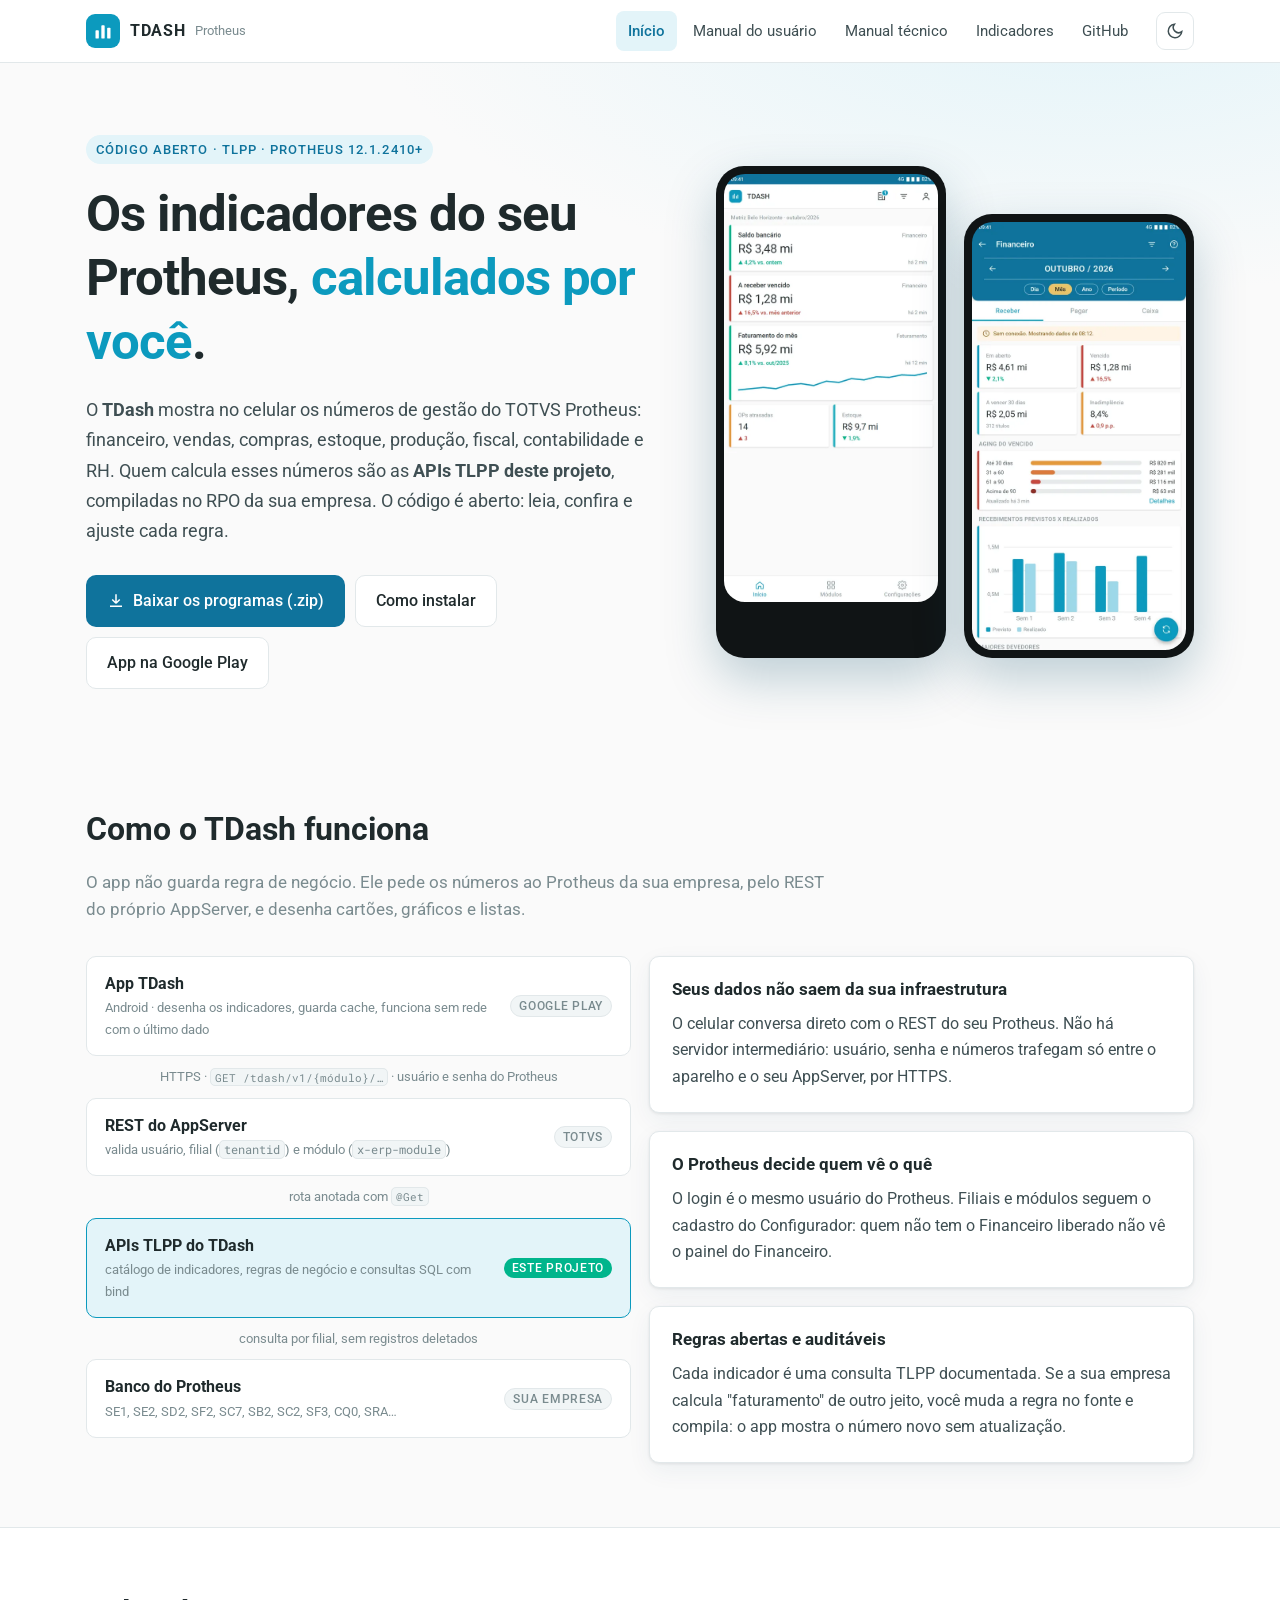
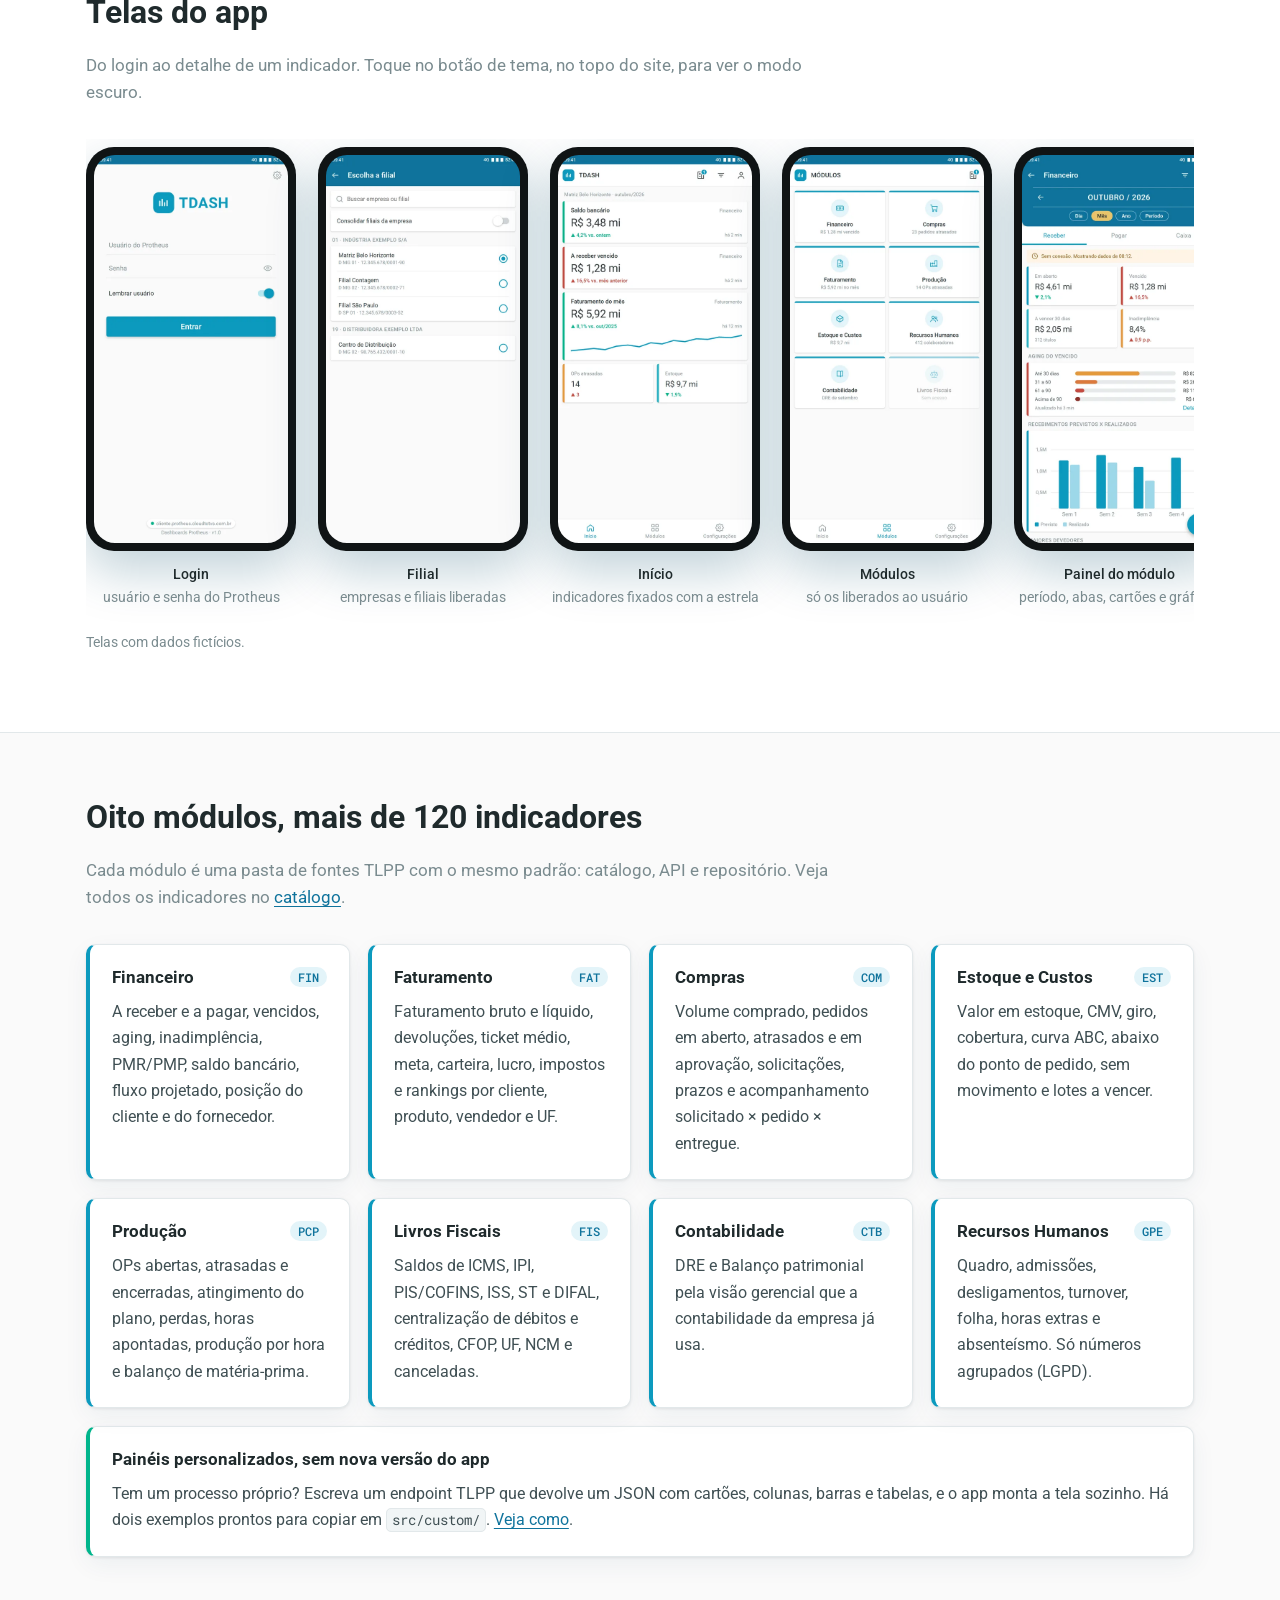
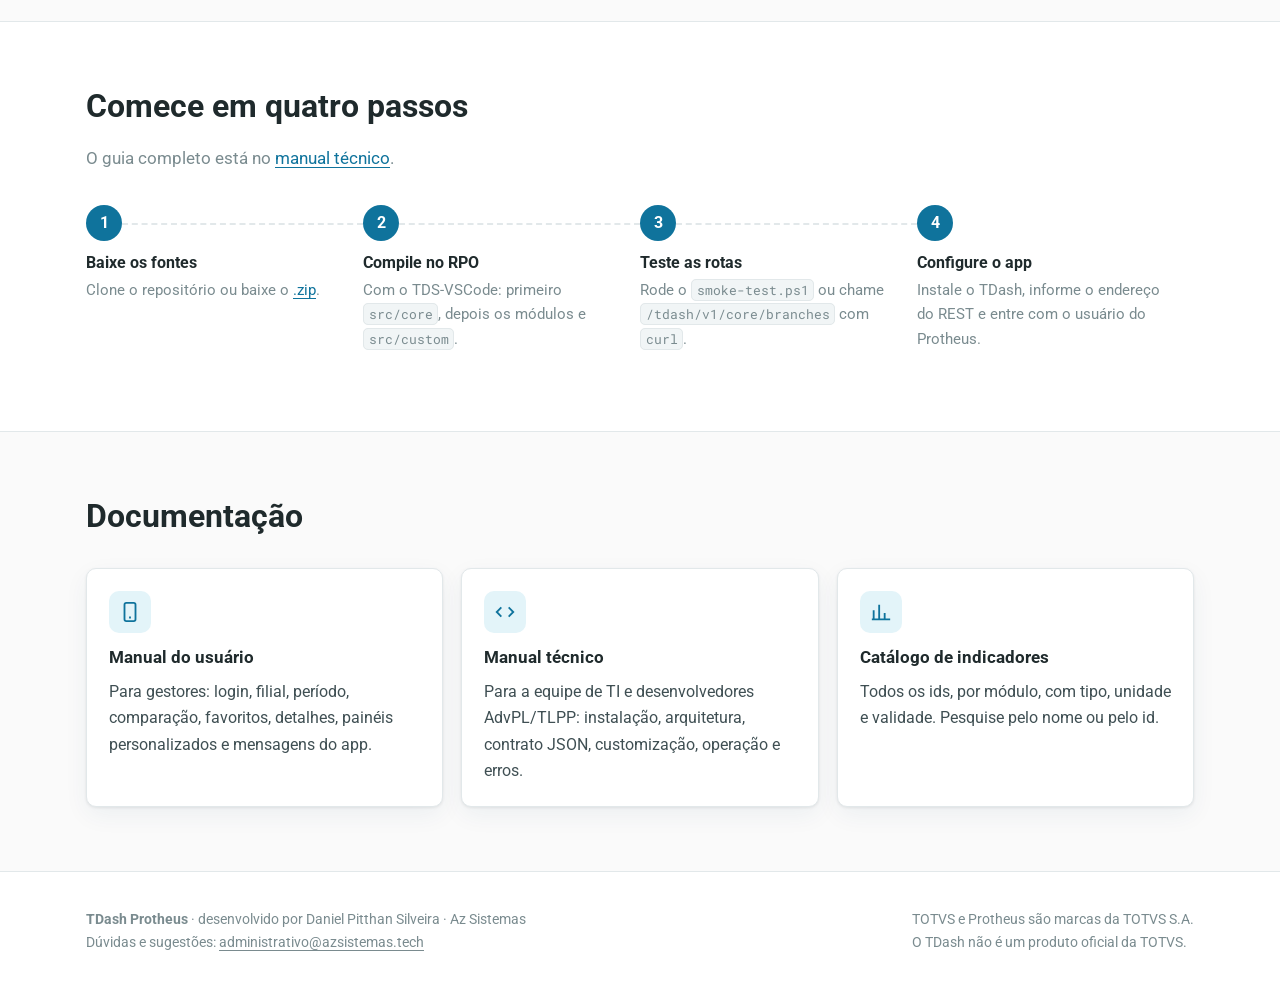
==== index.html @ ec662a40 "Site do TDash Protheus: inicio, manual do usuario, manual tecnico e catalogo de indicadores Co-Autho" ====
<!doctype html>
<html lang="pt-BR">
<head>
<meta charset="utf-8">
<meta name="viewport" content="width=device-width, initial-scale=1">
<title>TDash Protheus — APIs TLPP do app TDash</title>
<meta name="description" content="Programas TLPP/AdvPL abertos que publicam os indicadores do TOTVS Protheus para o app TDash. Baixe, compile no seu RPO e customize as regras.">
<meta property="og:title" content="TDash Protheus — APIs TLPP do app TDash">
<meta property="og:description" content="Dashboards do Protheus no celular. Os programas TLPP são abertos: baixe, compile e customize.">
<meta property="og:image" content="https://danielpitthan.github.io/TDash-Protheus/assets/img/dash-light.webp">
<meta name="theme-color" content="#0f739c">
<link rel="icon" href="assets/favicon.svg" type="image/svg+xml">
<link rel="preconnect" href="https://fonts.googleapis.com">
<link rel="preconnect" href="https://fonts.gstatic.com" crossorigin>
<link href="https://fonts.googleapis.com/css2?family=Roboto:wght@400;500;700&family=Roboto+Mono:wght@400;500&display=swap" rel="stylesheet">
<link rel="stylesheet" href="assets/site.css">
<script src="assets/site.js"></script>
</head>
<body>

<header class="top">
  <div class="wrap">
    <a class="brand" href="index.html">
      <span class="mark"><svg width="20" height="20" viewBox="0 0 24 24" fill="currentColor"><rect x="3" y="11" width="4" height="10" rx="1"/><rect x="10" y="5" width="4" height="16" rx="1"/><rect x="17" y="8" width="4" height="13" rx="1"/></svg></span>
      TDASH <small>Protheus</small>
    </a>
    <button class="icon-btn menu-btn" id="menuBtn" aria-label="Menu" aria-expanded="false" aria-controls="nav"><svg width="20" height="20" viewBox="0 0 24 24" fill="none" stroke="currentColor" stroke-width="2"><path d="M4 7h16M4 12h16M4 17h16"/></svg></button>
    <nav class="nav" id="nav">
      <a href="index.html" aria-current="page">Início</a>
      <a href="usuario.html">Manual do usuário</a>
      <a href="tecnico.html">Manual técnico</a>
      <a href="indicadores.html">Indicadores</a>
      <a href="https://github.com/DanielPitthan/TDash-Protheus">GitHub</a>
    </nav>
    <button class="icon-btn" id="themeBtn" aria-label="Alternar tema claro/escuro"><svg width="18" height="18" viewBox="0 0 24 24" fill="none" stroke="currentColor" stroke-width="2"><path d="M21 12.8A9 9 0 1 1 11.2 3a7 7 0 0 0 9.8 9.8z"/></svg></button>
  </div>
</header>

<main>
  <section class="hero">
    <div class="wrap">
      <div>
        <span class="eyebrow">Código aberto · TLPP · Protheus 12.1.2410+</span>
        <h1>Os indicadores do seu Protheus, <em>calculados por você</em>.</h1>
        <p class="lead">O <b>TDash</b> mostra no celular os números de gestão do TOTVS Protheus: financeiro, vendas, compras,
          estoque, produção, fiscal, contabilidade e RH. Quem calcula esses números são as <b>APIs TLPP deste projeto</b>,
          compiladas no RPO da sua empresa. O código é aberto: leia, confira e ajuste cada regra.</p>
        <div class="btns">
          <a class="btn btn-primary" href="https://github.com/DanielPitthan/TDash-Protheus/archive/refs/heads/main.zip">
            <svg width="18" height="18" viewBox="0 0 24 24" fill="none" stroke="currentColor" stroke-width="2"><path d="M12 3v12m0 0-5-5m5 5 5-5M4 19h16"/></svg>
            Baixar os programas (.zip)</a>
          <a class="btn btn-ghost" href="tecnico.html#instalacao">Como instalar</a>
          <a class="btn btn-ghost" href="https://play.google.com/store/apps/details?id=br.com.tdash.app">App na Google Play</a>
        </div>
      </div>
      <div class="hero-phones" aria-hidden="true">
        <div class="phone"><img data-shot="home" alt="" width="540" height="1080"></div>
        <div class="phone"><img data-shot="dash" alt="" width="540" height="1080"></div>
      </div>
    </div>
  </section>

  <section>
    <div class="wrap">
      <div class="section-head">
        <h2>Como o TDash funciona</h2>
        <p>O app não guarda regra de negócio. Ele pede os números ao Protheus da sua empresa, pelo REST do próprio
          AppServer, e desenha cartões, gráficos e listas.</p>
      </div>
      <div class="grid g2" style="align-items:start">
        <div class="arch" role="img" aria-label="Camadas: app TDash, REST do Protheus, APIs TLPP, banco do Protheus">
          <div class="layer"><div><b>App TDash</b><small>Android · desenha os indicadores, guarda cache, funciona sem rede com o último dado</small></div><span class="tag priv">Google Play</span></div>
          <div class="arrow">HTTPS · <code>GET /tdash/v1/{módulo}/…</code> · usuário e senha do Protheus</div>
          <div class="layer"><div><b>REST do AppServer</b><small>valida usuário, filial (<code>tenantid</code>) e módulo (<code>x-erp-module</code>)</small></div><span class="tag priv">TOTVS</span></div>
          <div class="arrow">rota anotada com <code>@Get</code></div>
          <div class="layer open"><div><b>APIs TLPP do TDash</b><small>catálogo de indicadores, regras de negócio e consultas SQL com bind</small></div><span class="tag pub">Este projeto</span></div>
          <div class="arrow">consulta por filial, sem registros deletados</div>
          <div class="layer"><div><b>Banco do Protheus</b><small>SE1, SE2, SD2, SF2, SC7, SB2, SC2, SF3, CQ0, SRA…</small></div><span class="tag priv">Sua empresa</span></div>
        </div>
        <div>
          <div class="card" style="margin-bottom:18px">
            <h3>Seus dados não saem da sua infraestrutura</h3>
            <p>O celular conversa direto com o REST do seu Protheus. Não há servidor intermediário: usuário, senha e números
              trafegam só entre o aparelho e o seu AppServer, por HTTPS.</p>
          </div>
          <div class="card" style="margin-bottom:18px">
            <h3>O Protheus decide quem vê o quê</h3>
            <p>O login é o mesmo usuário do Protheus. Filiais e módulos seguem o cadastro do Configurador: quem não tem o
              Financeiro liberado não vê o painel do Financeiro.</p>
          </div>
          <div class="card">
            <h3>Regras abertas e auditáveis</h3>
            <p>Cada indicador é uma consulta TLPP documentada. Se a sua empresa calcula "faturamento" de outro jeito, você muda a
              regra no fonte e compila: o app mostra o número novo sem atualização.</p>
          </div>
        </div>
      </div>
    </div>
  </section>

  <section class="alt" id="telas">
    <div class="wrap">
      <div class="section-head">
        <h2>Telas do app</h2>
        <p>Do login ao detalhe de um indicador. Toque no botão de tema, no topo do site, para ver o modo escuro.</p>
      </div>
      <div class="gallery">
        <figure><div class="phone"><img data-shot="login" alt="Tela de login do TDash" width="540" height="1080" loading="lazy"></div><figcaption><b>Login</b>usuário e senha do Protheus</figcaption></figure>
        <figure><div class="phone"><img data-shot="branches" alt="Escolha da filial" width="540" height="1080" loading="lazy"></div><figcaption><b>Filial</b>empresas e filiais liberadas</figcaption></figure>
        <figure><div class="phone"><img data-shot="home" alt="Tela inicial com indicadores fixados" width="540" height="1080" loading="lazy"></div><figcaption><b>Início</b>indicadores fixados com a estrela</figcaption></figure>
        <figure><div class="phone"><img data-shot="modules" alt="Grade de módulos" width="540" height="1080" loading="lazy"></div><figcaption><b>Módulos</b>só os liberados ao usuário</figcaption></figure>
        <figure><div class="phone"><img data-shot="dash" alt="Painel do Financeiro" width="540" height="1080" loading="lazy"></div><figcaption><b>Painel do módulo</b>período, abas, cartões e gráficos</figcaption></figure>
        <figure><div class="phone"><img data-shot="detail" alt="Lista de detalhe de um indicador" width="540" height="1080" loading="lazy"></div><figcaption><b>Detalhe</b>a lista por trás do número</figcaption></figure>
        <figure><div class="phone"><img data-shot="filter" alt="Filtro de período" width="540" height="1080" loading="lazy"></div><figcaption><b>Período</b>dia, mês, ano ou intervalo</figcaption></figure>
        <figure><div class="phone"><img data-shot="settings" alt="Configurações do app" width="540" height="1080" loading="lazy"></div><figcaption><b>Configurações</b>servidor, aparência e parâmetros</figcaption></figure>
      </div>
      <p class="note">Telas com dados fictícios.</p>
    </div>
  </section>

  <section id="modulos">
    <div class="wrap">
      <div class="section-head">
        <h2>Oito módulos, mais de 120 indicadores</h2>
        <p>Cada módulo é uma pasta de fontes TLPP com o mesmo padrão: catálogo, API e repositório. Veja todos os indicadores
          no <a href="indicadores.html">catálogo</a>.</p>
      </div>
      <div class="grid g4">
        <div class="card mod"><span class="code">FIN</span><h3>Financeiro</h3><p>A receber e a pagar, vencidos, aging, inadimplência, PMR/PMP, saldo bancário, fluxo projetado, posição do cliente e do fornecedor.</p></div>
        <div class="card mod"><span class="code">FAT</span><h3>Faturamento</h3><p>Faturamento bruto e líquido, devoluções, ticket médio, meta, carteira, lucro, impostos e rankings por cliente, produto, vendedor e UF.</p></div>
        <div class="card mod"><span class="code">COM</span><h3>Compras</h3><p>Volume comprado, pedidos em aberto, atrasados e em aprovação, solicitações, prazos e acompanhamento solicitado × pedido × entregue.</p></div>
        <div class="card mod"><span class="code">EST</span><h3>Estoque e Custos</h3><p>Valor em estoque, CMV, giro, cobertura, curva ABC, abaixo do ponto de pedido, sem movimento e lotes a vencer.</p></div>
        <div class="card mod"><span class="code">PCP</span><h3>Produção</h3><p>OPs abertas, atrasadas e encerradas, atingimento do plano, perdas, horas apontadas, produção por hora e balanço de matéria-prima.</p></div>
        <div class="card mod"><span class="code">FIS</span><h3>Livros Fiscais</h3><p>Saldos de ICMS, IPI, PIS/COFINS, ISS, ST e DIFAL, centralização de débitos e créditos, CFOP, UF, NCM e canceladas.</p></div>
        <div class="card mod"><span class="code">CTB</span><h3>Contabilidade</h3><p>DRE e Balanço patrimonial pela visão gerencial que a contabilidade da empresa já usa.</p></div>
        <div class="card mod"><span class="code">GPE</span><h3>Recursos Humanos</h3><p>Quadro, admissões, desligamentos, turnover, folha, horas extras e absenteísmo. Só números agrupados (LGPD).</p></div>
      </div>
      <div class="card" style="margin-top:18px;border-left:4px solid var(--positive)">
        <h3>Painéis personalizados, sem nova versão do app</h3>
        <p>Tem um processo próprio? Escreva um endpoint TLPP que devolve um JSON com cartões, colunas, barras e tabelas, e o app
          monta a tela sozinho. Há dois exemplos prontos para copiar em <code>src/custom/</code>.
          <a href="tecnico.html#painel">Veja como</a>.</p>
      </div>
    </div>
  </section>

  <section class="alt" id="comecar">
    <div class="wrap">
      <div class="section-head">
        <h2>Comece em quatro passos</h2>
        <p>O guia completo está no <a href="tecnico.html#instalacao">manual técnico</a>.</p>
      </div>
      <div class="flow">
        <div class="step"><h4>Baixe os fontes</h4><p>Clone o repositório ou baixe o <a href="https://github.com/DanielPitthan/TDash-Protheus/archive/refs/heads/main.zip">.zip</a>.</p></div>
        <div class="step"><h4>Compile no RPO</h4><p>Com o TDS-VSCode: primeiro <code>src/core</code>, depois os módulos e <code>src/custom</code>.</p></div>
        <div class="step"><h4>Teste as rotas</h4><p>Rode o <code>smoke-test.ps1</code> ou chame <code>/tdash/v1/core/branches</code> com <code>curl</code>.</p></div>
        <div class="step"><h4>Configure o app</h4><p>Instale o TDash, informe o endereço do REST e entre com o usuário do Protheus.</p></div>
      </div>
    </div>
  </section>

  <section>
    <div class="wrap">
      <div class="section-head"><h2>Documentação</h2></div>
      <div class="grid g3">
        <a class="card" href="usuario.html" style="text-decoration:none;color:inherit">
          <div class="ic"><svg width="22" height="22" viewBox="0 0 24 24" fill="none" stroke="currentColor" stroke-width="2"><rect x="6" y="2" width="12" height="20" rx="2"/><path d="M11 18h2"/></svg></div>
          <h3>Manual do usuário</h3><p>Para gestores: login, filial, período, comparação, favoritos, detalhes, painéis personalizados e mensagens do app.</p></a>
        <a class="card" href="tecnico.html" style="text-decoration:none;color:inherit">
          <div class="ic"><svg width="22" height="22" viewBox="0 0 24 24" fill="none" stroke="currentColor" stroke-width="2"><path d="m8 7-5 5 5 5M16 7l5 5-5 5"/></svg></div>
          <h3>Manual técnico</h3><p>Para a equipe de TI e desenvolvedores AdvPL/TLPP: instalação, arquitetura, contrato JSON, customização, operação e erros.</p></a>
        <a class="card" href="indicadores.html" style="text-decoration:none;color:inherit">
          <div class="ic"><svg width="22" height="22" viewBox="0 0 24 24" fill="none" stroke="currentColor" stroke-width="2"><path d="M4 20V10M10 20V4M16 20v-7M22 20H2"/></svg></div>
          <h3>Catálogo de indicadores</h3><p>Todos os ids, por módulo, com tipo, unidade e validade. Pesquise pelo nome ou pelo id.</p></a>
      </div>
    </div>
  </section>
</main>

<footer>
  <div class="wrap">
    <div>
      <b>TDash Protheus</b> · desenvolvido por Daniel Pitthan Silveira · Az Sistemas<br>
      Dúvidas e sugestões: <a href="mailto:administrativo@azsistemas.tech">administrativo@azsistemas.tech</a>
    </div>
    <div>TOTVS e Protheus são marcas da TOTVS S.A.<br>O TDash não é um produto oficial da TOTVS.</div>
  </div>
</footer>
</body>
</html>
---- assets/site.css ----
/* TDash Protheus - site dos programas TLPP */
:root {
  --brand: #0c9abe;
  --brand-dark: #0f739c;
  --brand-darkest: #084a66;
  --brand-soft: #e3f4f9;
  --bg: #fafafa;
  --surface: #ffffff;
  --surface-2: #f1f5f6;
  --text: #3f4f53;
  --title: #1f2a2c;
  --muted: #7a8b8f;
  --line: #e2e8ea;
  --positive: #00b58c;
  --negative: #c7493f;
  --warning: #e7983c;
  --code-bg: #0f1d21;
  --code-text: #d9e6e9;
  --shadow: 0 1px 3px rgba(0, 0, 0, .08), 0 8px 24px rgba(8, 74, 102, .06);
  --radius: 10px;
  --font: 'Roboto', system-ui, -apple-system, 'Segoe UI', sans-serif;
  --mono: 'Roboto Mono', ui-monospace, Consolas, monospace;
  color-scheme: light;
}

@media (prefers-color-scheme: dark) {
  :root:not([data-theme="light"]) {
    --brand: #3fb8d8; --brand-dark: #5fcbe3; --brand-darkest: #a9e3f1; --brand-soft: #17404c;
    --bg: #121617; --surface: #1b2123; --surface-2: #222a2c; --text: #c3cfd2; --title: #eef3f4;
    --muted: #8a999c; --line: #2c3537; --code-bg: #0a1113; --shadow: 0 1px 3px rgba(0,0,0,.4);
    color-scheme: dark;
  }
}
:root[data-theme="dark"] {
  --brand: #3fb8d8; --brand-dark: #5fcbe3; --brand-darkest: #a9e3f1; --brand-soft: #17404c;
  --bg: #121617; --surface: #1b2123; --surface-2: #222a2c; --text: #c3cfd2; --title: #eef3f4;
  --muted: #8a999c; --line: #2c3537; --code-bg: #0a1113; --shadow: 0 1px 3px rgba(0,0,0,.4);
  color-scheme: dark;
}

* { box-sizing: border-box; }
html { scroll-behavior: smooth; scroll-padding-top: 76px; }
body { margin: 0; background: var(--bg); color: var(--text); font: 16px/1.65 var(--font); -webkit-font-smoothing: antialiased; }
img { max-width: 100%; display: block; }
a { color: var(--brand-dark); text-underline-offset: 3px; }
h1, h2, h3, h4 { color: var(--title); line-height: 1.25; margin: 0 0 .6em; font-weight: 700; }
h2 { font-size: clamp(1.5rem, 3vw, 2rem); margin-top: 0; }
h3 { font-size: 1.2rem; margin-top: 2rem; }
h4 { font-size: 1rem; margin-top: 1.4rem; }
p, ul, ol { margin: 0 0 1em; }
li { margin: .25em 0; }
code { font: .88em var(--mono); background: var(--surface-2); border: 1px solid var(--line); border-radius: 5px; padding: .08em .35em; overflow-wrap: anywhere; }
pre { background: var(--code-bg); color: var(--code-text); border-radius: var(--radius); padding: 16px 18px; overflow-x: auto; font: 13.5px/1.6 var(--mono); margin: 0 0 1.2em; }
pre code { background: none; border: 0; padding: 0; color: inherit; font: inherit; overflow-wrap: normal; }
hr { border: 0; border-top: 1px solid var(--line); margin: 3rem 0; }

.wrap { width: 100%; max-width: 1140px; margin: 0 auto; padding: 0 16px; }

/* Cabeçalho */
.top { position: sticky; top: 0; z-index: 20; background: color-mix(in srgb, var(--surface) 88%, transparent); backdrop-filter: blur(10px); border-bottom: 1px solid var(--line); }
.top .wrap { display: flex; align-items: center; gap: 16px; height: 62px; }
.brand { display: flex; align-items: center; gap: 10px; text-decoration: none; color: var(--title); font-weight: 700; letter-spacing: .04em; white-space: nowrap; }
.brand .mark { width: 34px; height: 34px; border-radius: 9px; background: var(--brand); display: grid; place-items: center; color: #fff; }
.brand small { font-weight: 400; color: var(--muted); letter-spacing: 0; }
.nav { display: flex; gap: 4px; margin-left: auto; align-items: center; }
.nav a { text-decoration: none; color: var(--text); padding: 8px 12px; border-radius: 8px; font-size: 15px; white-space: nowrap; }
.nav a:hover { background: var(--surface-2); }
.nav a[aria-current="page"] { color: var(--brand-dark); font-weight: 500; background: var(--brand-soft); }
.icon-btn { border: 1px solid var(--line); background: var(--surface); color: var(--text); width: 38px; height: 38px; border-radius: 9px; display: grid; place-items: center; cursor: pointer; flex: none; }
.icon-btn:hover { border-color: var(--brand); color: var(--brand-dark); }
.menu-btn { display: none; }
@media (max-width: 860px) {
  .menu-btn { display: grid; margin-left: auto; }
  .nav { display: none; position: absolute; top: 62px; left: 0; right: 0; flex-direction: column; align-items: stretch; background: var(--surface); border-bottom: 1px solid var(--line); padding: 8px 16px 16px; }
  .nav.open { display: flex; }
  .brand small { display: none; }
}

/* Botões */
.btn { display: inline-flex; align-items: center; gap: 8px; padding: 12px 20px; border-radius: 10px; font-weight: 500; text-decoration: none; border: 1px solid transparent; transition: transform .12s, background .12s; }
.btn:hover { transform: translateY(-1px); }
.btn-primary { background: var(--brand-dark); color: #fff; }
:root[data-theme="dark"] .btn-primary { color: #071a20; }
@media (prefers-color-scheme: dark) { :root:not([data-theme="light"]) .btn-primary { color: #071a20; } }
.btn-ghost { border-color: var(--line); color: var(--title); background: var(--surface); }
.btns { display: flex; flex-wrap: wrap; gap: 10px; }

/* Hero */
.hero { padding: 72px 0 56px; background: radial-gradient(1200px 500px at 85% -10%, var(--brand-soft), transparent 60%); }
.hero .wrap { display: grid; grid-template-columns: 1.15fr .85fr; gap: 48px; align-items: center; }
.eyebrow { display: inline-block; font-size: 13px; font-weight: 500; letter-spacing: .08em; text-transform: uppercase; color: var(--brand-dark); background: var(--brand-soft); padding: 4px 10px; border-radius: 99px; margin-bottom: 18px; }
.hero h1 { font-size: clamp(2rem, 5vw, 3.2rem); letter-spacing: -.02em; margin-bottom: .4em; }
.hero h1 em { font-style: normal; color: var(--brand); }
.hero p.lead { font-size: 1.15rem; max-width: 36em; margin-bottom: 28px; }
.hero-phones { display: flex; justify-content: center; gap: 18px; }
.hero-phones .phone:nth-child(2) { margin-top: 48px; }
@media (max-width: 860px) {
  .hero { padding: 40px 0; }
  .hero .wrap { grid-template-columns: 1fr; }
  .hero-phones .phone { width: 46%; }
}

.phone { width: 230px; border-radius: 28px; padding: 8px; background: #101415; box-shadow: 0 20px 50px rgba(8, 74, 102, .25); flex: none; }
.phone img { border-radius: 21px; width: 100%; height: auto; aspect-ratio: 1 / 2; object-fit: cover; object-position: top; }

/* Seções */
section { padding: 64px 0; }
section.alt { background: var(--surface); border-block: 1px solid var(--line); }
.section-head { max-width: 760px; margin-bottom: 32px; }
.section-head p { color: var(--muted); font-size: 1.05rem; }
.grid { display: grid; gap: 18px; }
.g2 { grid-template-columns: repeat(auto-fit, minmax(300px, 1fr)); }
.g3 { grid-template-columns: repeat(auto-fit, minmax(240px, 1fr)); }
.g4 { grid-template-columns: repeat(auto-fit, minmax(210px, 1fr)); }
.card { background: var(--surface); border: 1px solid var(--line); border-radius: var(--radius); padding: 22px; box-shadow: var(--shadow); }
section.alt .card { background: var(--bg); box-shadow: none; }
.card h3 { margin-top: 0; font-size: 1.08rem; }
.card p:last-child, .card ul:last-child { margin-bottom: 0; }
.card .ic { width: 42px; height: 42px; border-radius: 10px; background: var(--brand-soft); color: var(--brand-dark); display: grid; place-items: center; margin-bottom: 14px; }
.mod { border-left: 4px solid var(--brand); }
.mod .code { font: 500 12px var(--mono); color: var(--brand-dark); background: var(--brand-soft); padding: 2px 8px; border-radius: 99px; float: right; }

/* Fluxo */
.flow { display: grid; grid-template-columns: repeat(4, 1fr); gap: 0; counter-reset: s; }
.flow .step { position: relative; padding: 0 18px 0 0; }
.flow .step::before { counter-increment: s; content: counter(s); width: 36px; height: 36px; border-radius: 50%; background: var(--brand-dark); color: #fff; display: grid; place-items: center; font-weight: 700; margin-bottom: 12px; position: relative; z-index: 1; }
.flow .step::after { content: ""; position: absolute; top: 18px; left: 36px; right: 0; border-top: 2px dashed var(--line); }
.flow .step:last-child::after { display: none; }
.flow h4 { margin: 0 0 .3em; }
.flow p { font-size: 15px; color: var(--muted); }
@media (max-width: 860px) { .flow { grid-template-columns: 1fr 1fr; row-gap: 24px; } .flow .step::after { display: none; } }

/* Diagrama */
.arch { display: grid; gap: 10px; max-width: 760px; }
.arch .layer { display: flex; gap: 14px; align-items: center; background: var(--surface); border: 1px solid var(--line); border-radius: var(--radius); padding: 14px 18px; }
.arch .layer b { color: var(--title); }
.arch .layer small { display: block; color: var(--muted); }
.arch .layer.open { border-color: var(--brand); background: var(--brand-soft); }
.arch .arrow { text-align: center; color: var(--muted); font-size: 13px; }
.tag { font: 500 11.5px var(--font); text-transform: uppercase; letter-spacing: .06em; padding: 3px 8px; border-radius: 99px; margin-left: auto; white-space: nowrap; }
.tag.pub { background: var(--positive); color: #fff; }
.tag.priv { background: var(--surface-2); color: var(--muted); border: 1px solid var(--line); }

/* Galeria */
.gallery { display: flex; gap: 22px; overflow-x: auto; padding: 8px 4px 22px; scroll-snap-type: x mandatory; }
.gallery figure { margin: 0; scroll-snap-align: start; flex: none; width: 210px; }
.gallery .phone { width: 210px; }
.gallery figcaption { text-align: center; font-size: 14px; color: var(--muted); margin-top: 12px; }
.gallery figcaption b { display: block; color: var(--title); font-weight: 500; }
.note { font-size: 14px; color: var(--muted); }

/* Tabelas */
.table-wrap { overflow-x: auto; margin: 0 0 1.4em; border: 1px solid var(--line); border-radius: var(--radius); background: var(--surface); }
table { border-collapse: collapse; width: 100%; font-size: 14.5px; }
th, td { text-align: left; padding: 10px 14px; border-bottom: 1px solid var(--line); vertical-align: top; }
th { background: var(--surface-2); color: var(--title); font-weight: 500; white-space: nowrap; }
tr:last-child td { border-bottom: 0; }

/* Avisos */
.callout { border-left: 4px solid var(--brand); background: var(--brand-soft); border-radius: 0 var(--radius) var(--radius) 0; padding: 14px 18px; margin: 0 0 1.4em; }
.callout.warn { border-color: var(--warning); background: color-mix(in srgb, var(--warning) 12%, var(--surface)); }
.callout p:last-child { margin: 0; }

/* Documento com índice lateral */
.doc { display: grid; grid-template-columns: 250px minmax(0, 1fr); gap: 48px; padding: 40px 16px 80px; }
.toc { position: sticky; top: 80px; align-self: start; max-height: calc(100vh - 100px); overflow-y: auto; font-size: 14.5px; }
.toc b { display: block; color: var(--title); margin-bottom: 8px; font-size: 13px; text-transform: uppercase; letter-spacing: .06em; }
.toc a { display: block; text-decoration: none; color: var(--muted); padding: 5px 10px; border-left: 2px solid var(--line); }
.toc a:hover { color: var(--brand-dark); }
.toc a.active { color: var(--brand-dark); border-left-color: var(--brand); font-weight: 500; }
.toc a.sub { padding-left: 22px; font-size: 13.5px; }
.doc article > section { padding: 0 0 24px; }
.doc article h2 { padding-top: 24px; border-top: 1px solid var(--line); }
.doc article > section:first-child h2 { border-top: 0; padding-top: 0; }
.doc-head { padding: 48px 16px 8px; }
.doc-head h1 { font-size: clamp(1.8rem, 4vw, 2.6rem); margin-bottom: .2em; }
.doc-head p { color: var(--muted); font-size: 1.1rem; max-width: 46em; }
@media (max-width: 960px) {
  .doc { grid-template-columns: 1fr; gap: 0; padding-top: 16px; }
  .toc { position: static; max-height: none; border: 1px solid var(--line); border-radius: var(--radius); padding: 14px; margin-bottom: 28px; background: var(--surface); }
}
.shot-row { display: flex; flex-wrap: wrap; gap: 22px; margin: 8px 0 24px; }
.shot-row .phone { width: 200px; }
.steps { counter-reset: n; list-style: none; padding: 0; }
.steps > li { counter-increment: n; position: relative; padding-left: 44px; margin-bottom: 14px; }
.steps > li::before { content: counter(n); position: absolute; left: 0; top: 0; width: 30px; height: 30px; border-radius: 50%; background: var(--brand-soft); color: var(--brand-dark); font-weight: 700; display: grid; place-items: center; font-size: 14px; }

/* Filtro do catálogo */
.filter { display: flex; flex-wrap: wrap; gap: 10px; margin-bottom: 20px; }
.filter input { flex: 1 1 260px; padding: 11px 14px; border-radius: 10px; border: 1px solid var(--line); background: var(--surface); color: var(--text); font: inherit; }
.filter input:focus { outline: 2px solid var(--brand); outline-offset: 1px; }
.chip { border: 1px solid var(--line); background: var(--surface); color: var(--text); padding: 8px 14px; border-radius: 99px; cursor: pointer; font: 14px var(--font); }
.chip[aria-pressed="true"] { background: var(--brand-dark); border-color: var(--brand-dark); color: #fff; }
.kind { font: 500 11.5px var(--mono); padding: 2px 7px; border-radius: 5px; background: var(--surface-2); border: 1px solid var(--line); margin: 0 3px 3px 0; display: inline-block; }

/* Rodapé */
footer { border-top: 1px solid var(--line); padding: 36px 0; font-size: 14px; color: var(--muted); background: var(--surface); }
footer .wrap { display: flex; flex-wrap: wrap; gap: 16px 32px; justify-content: space-between; }
footer a { color: var(--muted); }
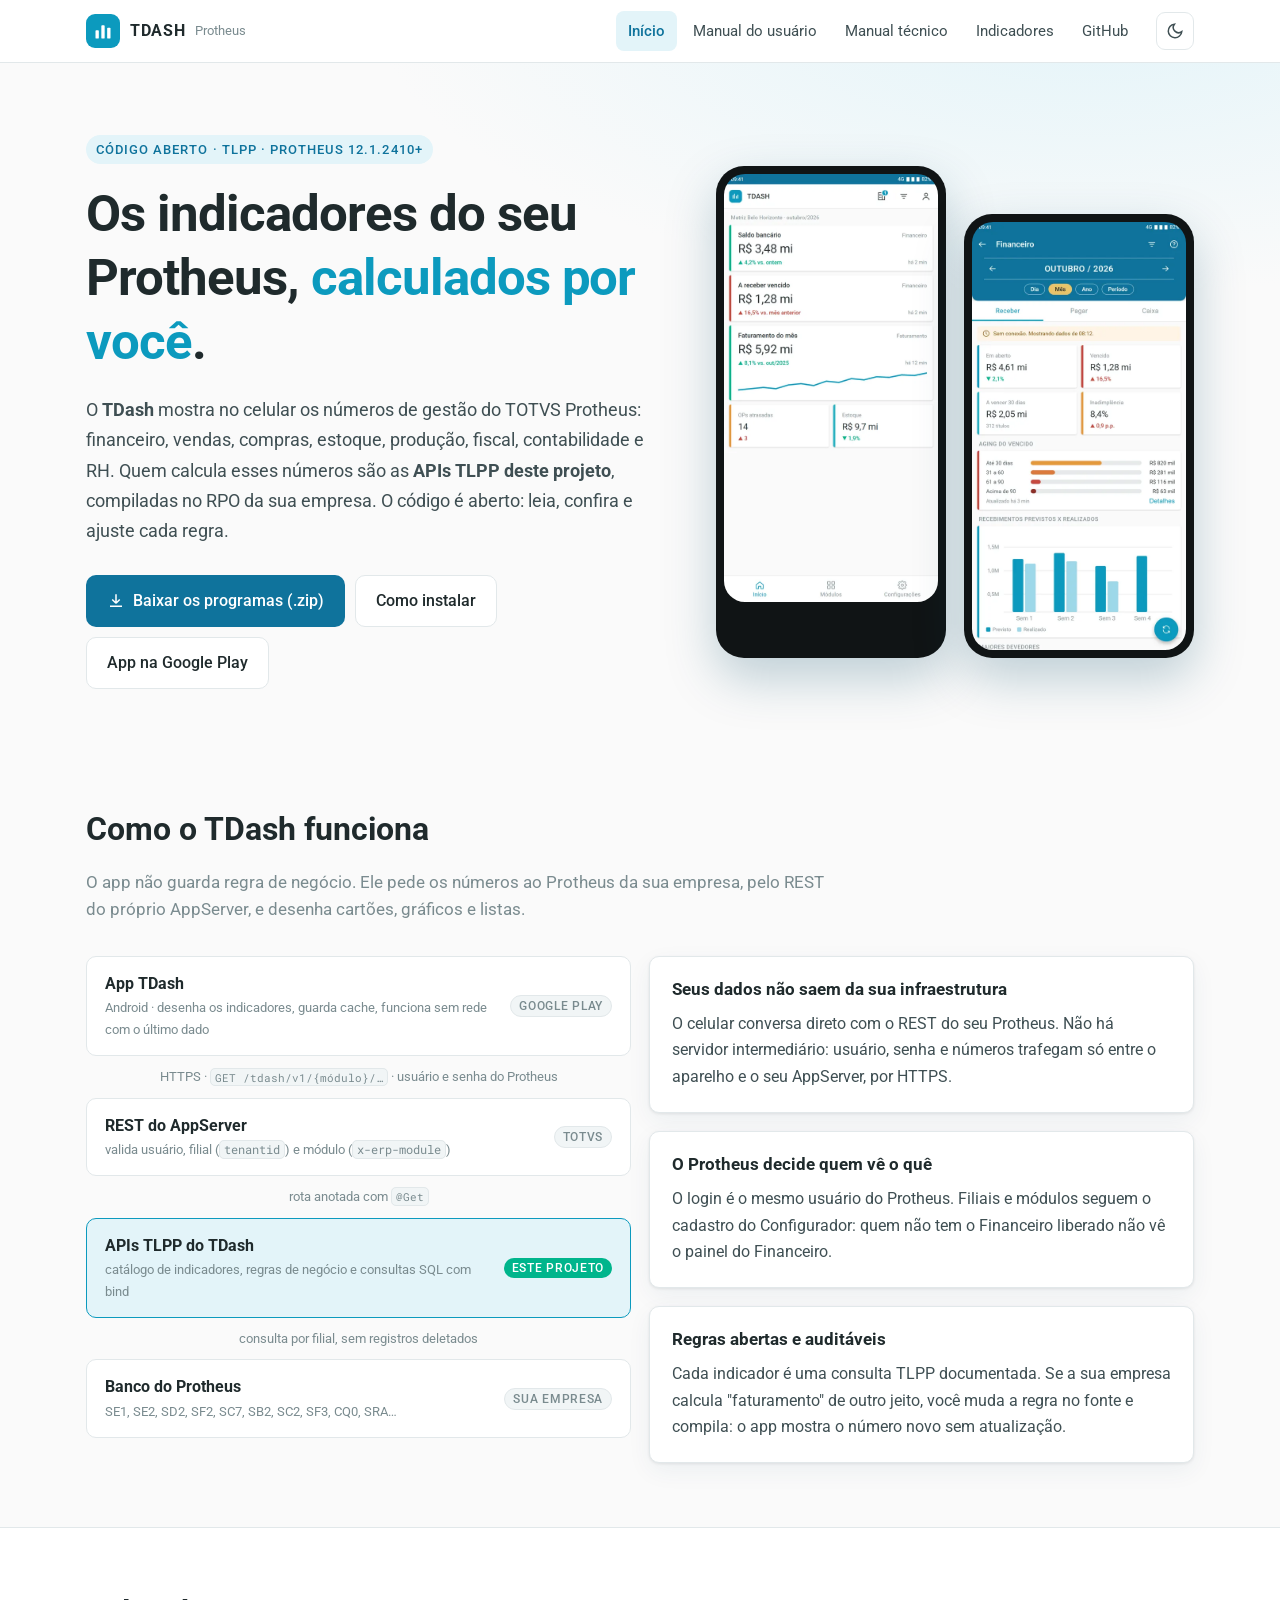
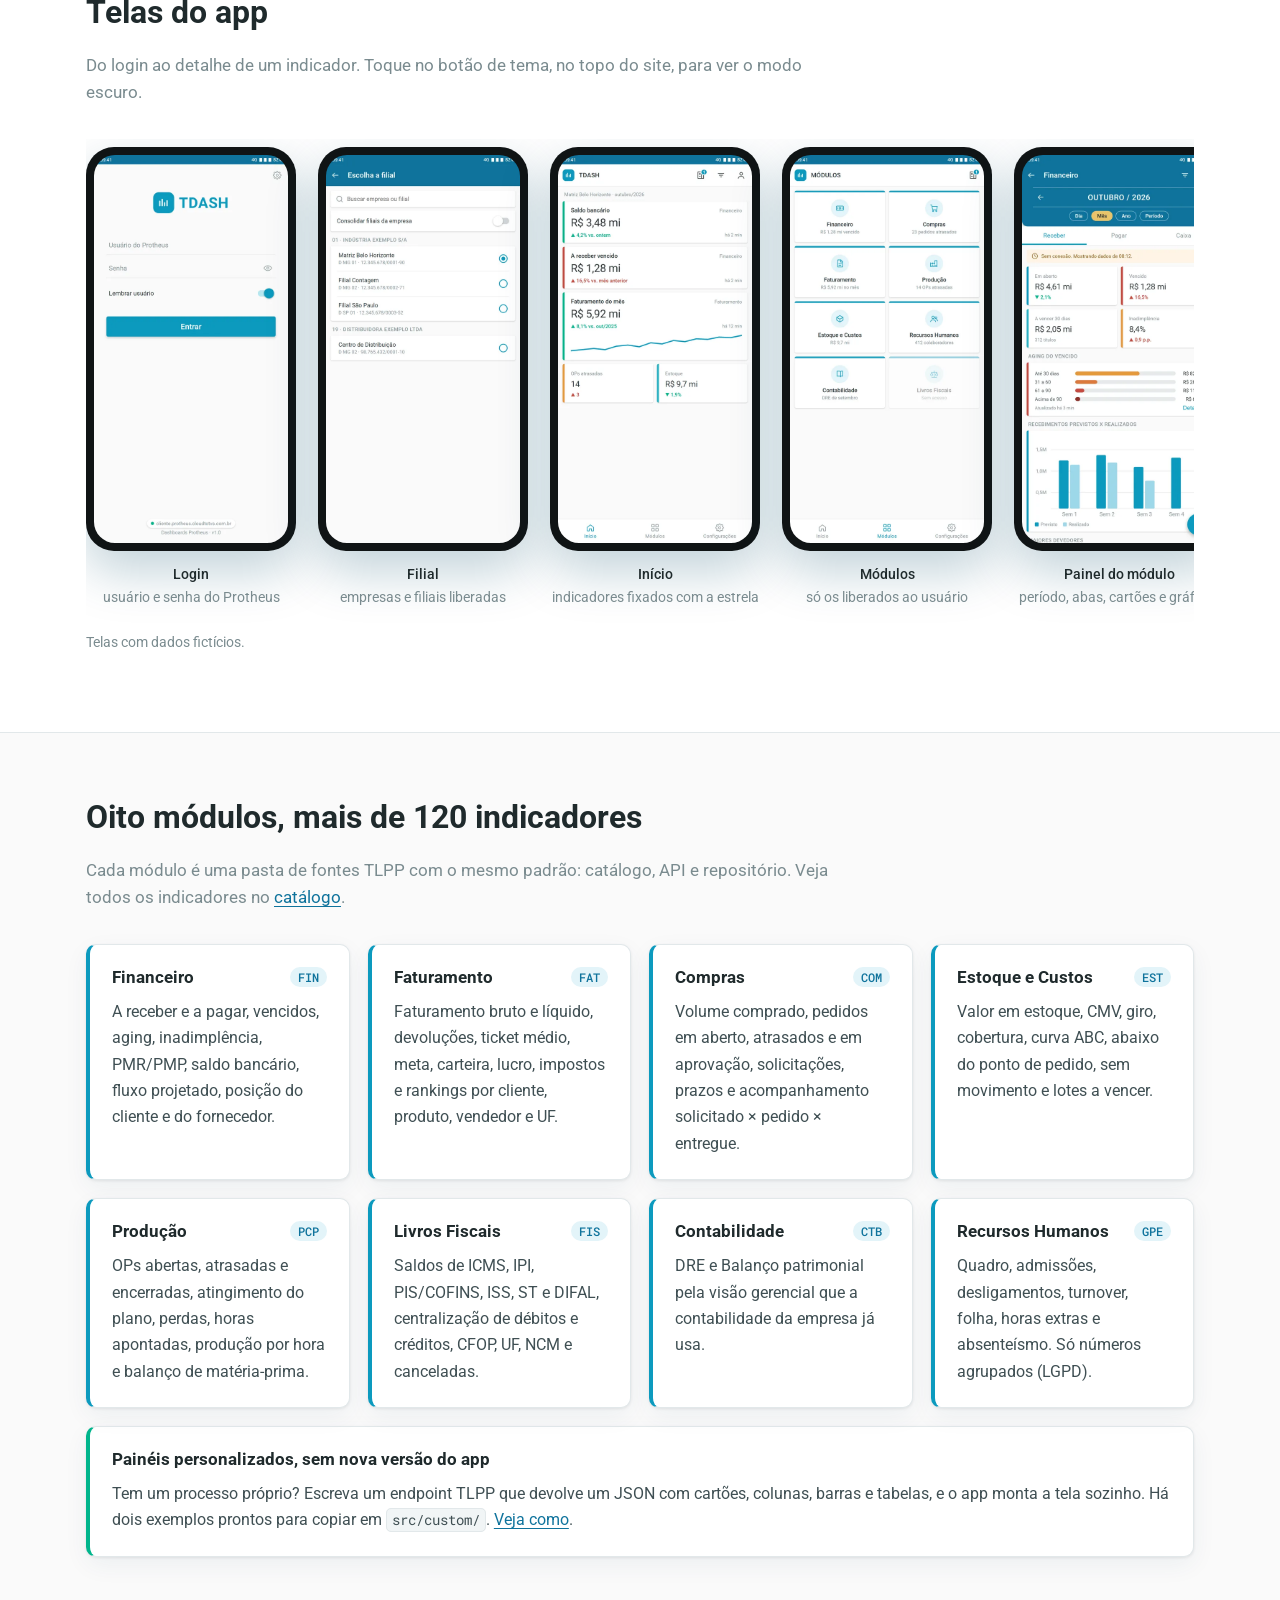
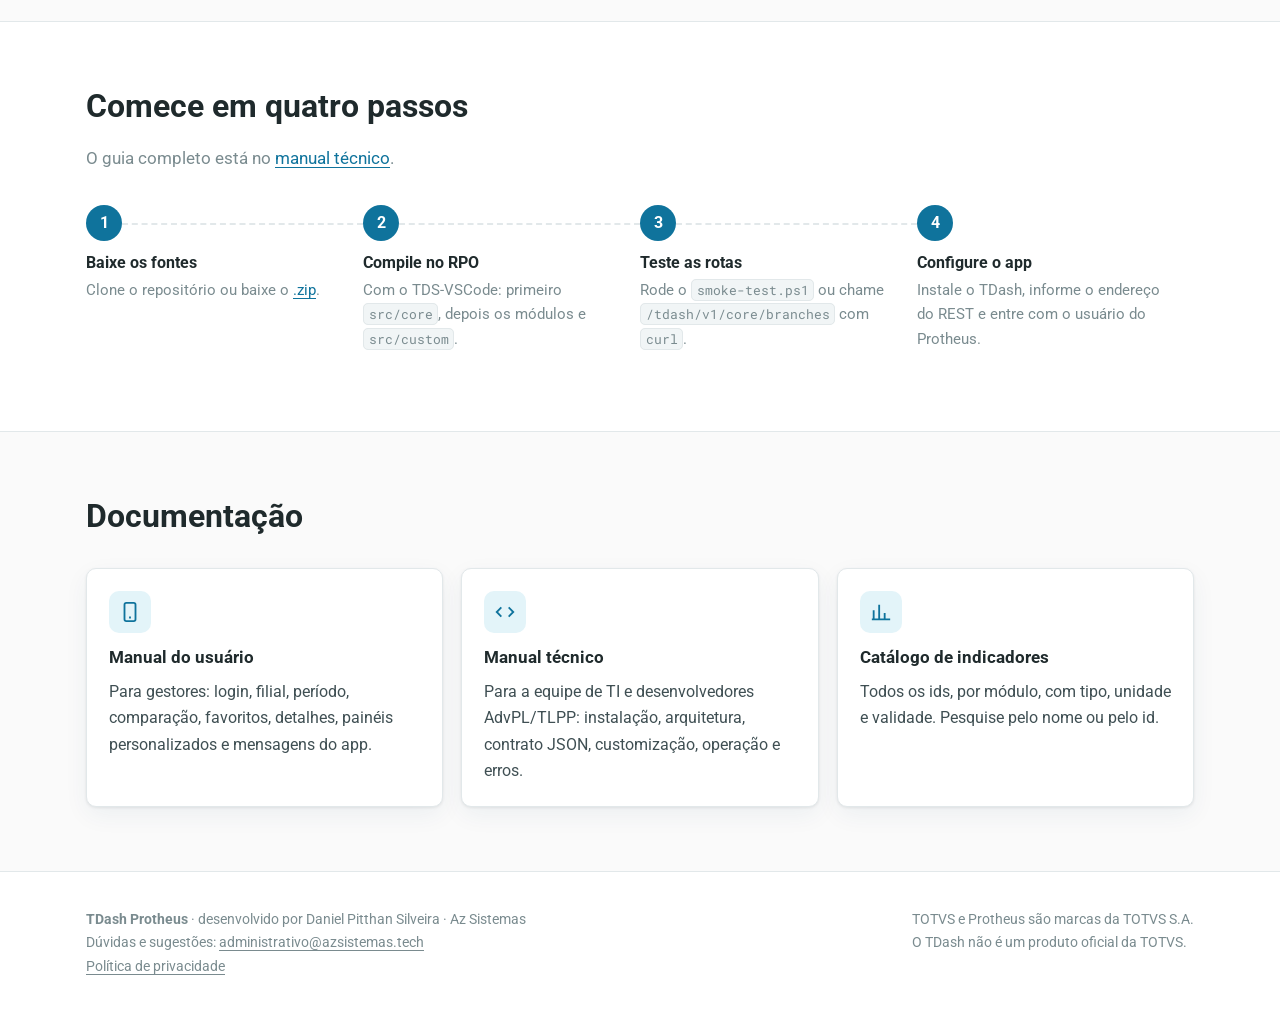
==== commit d52cfc98: "Site: pagina da politica de privacidade do TDash Nova pagina politica-de-privacidade.html no mesmo v" ====
--- a/index.html
+++ b/index.html
@@ -181,7 +181,8 @@
   <div class="wrap">
     <div>
       <b>TDash Protheus</b> · desenvolvido por Daniel Pitthan Silveira · Az Sistemas<br>
-      Dúvidas e sugestões: <a href="mailto:administrativo@azsistemas.tech">administrativo@azsistemas.tech</a>
+      Dúvidas e sugestões: <a href="mailto:administrativo@azsistemas.tech">administrativo@azsistemas.tech</a><br>
+      <a href="politica-de-privacidade.html">Política de privacidade</a>
     </div>
     <div>TOTVS e Protheus são marcas da TOTVS S.A.<br>O TDash não é um produto oficial da TOTVS.</div>
   </div>
--- a/assets/site.css
+++ b/assets/site.css
@@ -193,6 +193,26 @@
 .chip[aria-pressed="true"] { background: var(--brand-dark); border-color: var(--brand-dark); color: #fff; }
 .kind { font: 500 11.5px var(--mono); padding: 2px 7px; border-radius: 5px; background: var(--surface-2); border: 1px solid var(--line); margin: 0 3px 3px 0; display: inline-block; }
 
+/* Política de privacidade */
+.sr-only { position: absolute; width: 1px; height: 1px; margin: -1px; padding: 0; overflow: hidden; clip: rect(0 0 0 0); white-space: nowrap; border: 0; }
+.policy-hero { padding: 64px 0 40px; background: radial-gradient(1100px 440px at 88% -25%, var(--brand-soft), transparent 62%); }
+.policy-hero h1 { font-size: clamp(2rem, 5vw, 3rem); letter-spacing: -.02em; max-width: 20em; margin-bottom: .4em; }
+.policy-hero p.lead { font-size: 1.15rem; max-width: 40em; margin-bottom: 24px; }
+.meta-row { display: flex; flex-wrap: wrap; gap: 10px; }
+.meta-pill { display: inline-flex; align-items: center; gap: 8px; padding: 7px 14px; border-radius: 99px; border: 1px solid var(--line); background: var(--surface); font-size: 14px; color: var(--text); }
+.meta-pill svg { color: var(--brand); flex: none; }
+.policy-summary { padding: 8px 0 8px; }
+.policy-summary .card { height: 100%; }
+.contact-card { display: flex; flex-wrap: wrap; gap: 16px 24px; align-items: center; justify-content: space-between; border-left: 4px solid var(--brand); }
+.contact-card h3 { margin-bottom: .2em; }
+.contact-card p { margin: 0; color: var(--muted); }
+@media (max-width: 560px) { .policy-hero { padding: 40px 0 28px; } .contact-card .btn { width: 100%; justify-content: center; overflow-wrap: anywhere; } }
+@media print {
+  .top, .toc { display: none; }
+  .doc { display: block; padding-top: 0; }
+  .card, .table-wrap { box-shadow: none; break-inside: avoid; }
+}
+
 /* Rodapé */
 footer { border-top: 1px solid var(--line); padding: 36px 0; font-size: 14px; color: var(--muted); background: var(--surface); }
 footer .wrap { display: flex; flex-wrap: wrap; gap: 16px 32px; justify-content: space-between; }
